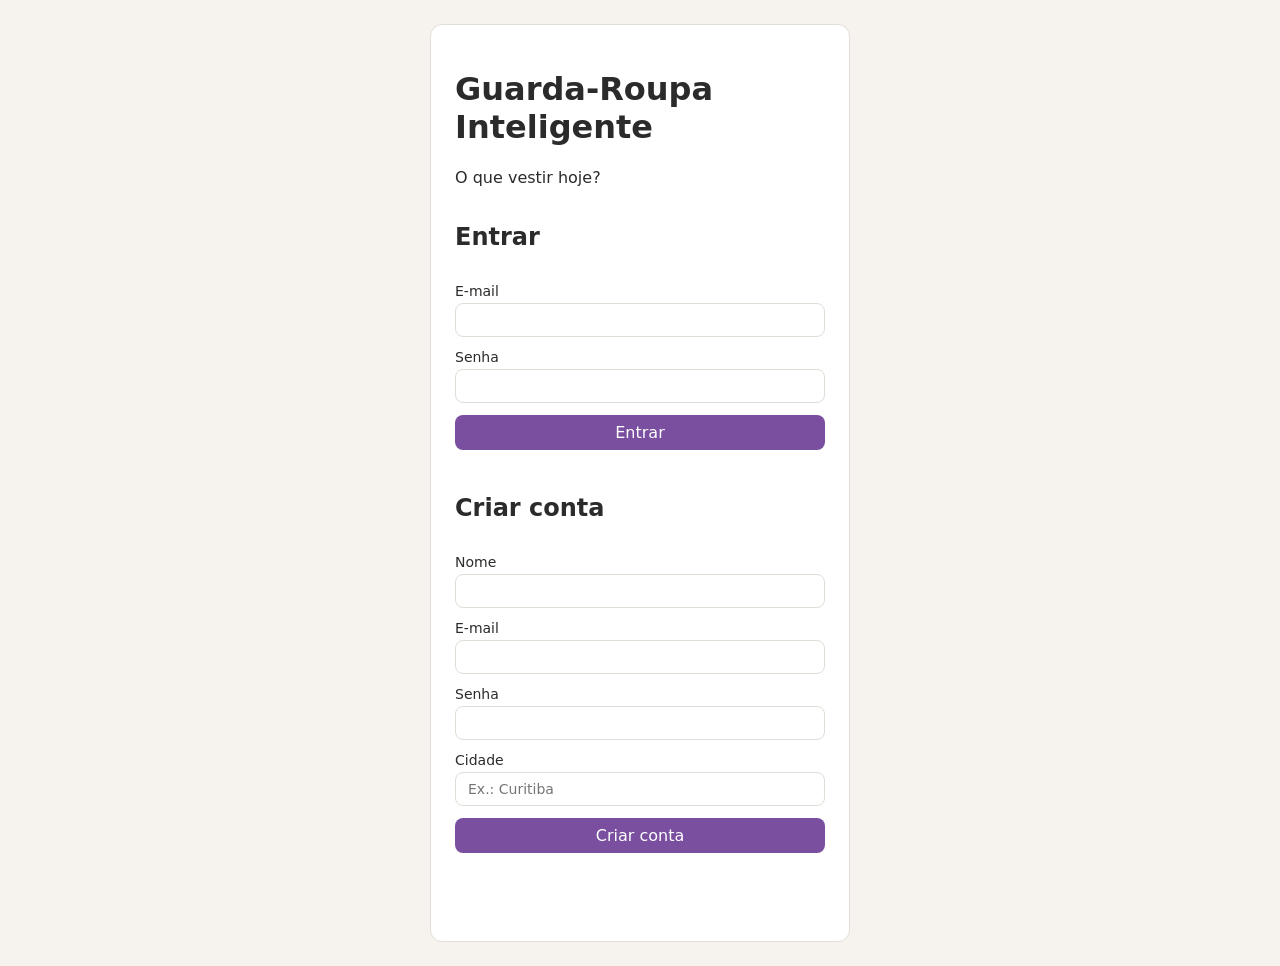
==== frontend/index.html @ 90ad8acd "Adiciona protótipo do front-end e tela de login inicial" ====
<!DOCTYPE html>
<html lang="pt-BR">
<head>
  <meta charset="UTF-8">
  <meta name="viewport" content="width=device-width, initial-scale=1.0">
  <title>Armário Inteligente - Entrar</title>
  <link rel="stylesheet" href="css/estilo.css">
</head>
<body>
  <main class="cartao estreito">
    <h1>Guarda-Roupa Inteligente</h1>
    <p>O que vestir hoje?</p>

    <form id="form-login">
      <h2>Entrar</h2>
      <label>E-mail <input type="email" name="email" required></label>
      <label>Senha <input type="password" name="senha" required></label>
      <button type="submit">Entrar</button>
    </form>

    <form id="form-cadastro">
      <h2>Criar conta</h2>
      <label>Nome <input name="nome" required></label>
      <label>E-mail <input type="email" name="email" required></label>
      <label>Senha <input type="password" name="senha" minlength="6" required></label>
      <label>Cidade <input name="cidade" placeholder="Ex.: Curitiba"></label>
      <button type="submit">Criar conta</button>
    </form>

    <p id="mensagem" class="mensagem"></p>
  </main>
  <script src="js/api.js"></script>
  <script src="js/login.js"></script>
</body>
</html>
---- frontend/css/estilo.css ----
:root {
  --fundo: #f6f3ef;
  --cartao: #ffffff;
  --texto: #2b2b2b;
  --destaque: #7a4fa0;
  --perigo: #b3261e;
  --borda: #e2ddd6;
}

* { box-sizing: border-box; }

body {
  margin: 0;
  font-family: system-ui, sans-serif;
  background: var(--fundo);
  color: var(--texto);
}

.menu {
  display: flex;
  gap: 16px;
  align-items: center;
  padding: 12px 24px;
  background: var(--cartao);
  border-bottom: 1px solid var(--borda);
}
.menu a { color: var(--destaque); text-decoration: none; font-weight: 600; }
.menu button { margin-left: auto; }

main { max-width: 960px; margin: 24px auto; padding: 0 16px; }
.cartao { background: var(--cartao); border: 1px solid var(--borda); border-radius: 12px; padding: 24px; }
.estreito { max-width: 420px; }

form { display: grid; gap: 12px; margin-bottom: 24px; }
label { display: grid; gap: 4px; font-size: 14px; }
input, select, button { font: inherit; padding: 8px 12px; border-radius: 8px; border: 1px solid var(--borda); }
button { background: var(--destaque); color: #fff; border: none; cursor: pointer; }
button.secundario { background: transparent; color: var(--destaque); border: 1px solid var(--destaque); }
button.perigo { background: var(--perigo); }

.grade { display: grid; grid-template-columns: repeat(auto-fill, minmax(220px, 1fr)); gap: 16px; }
.cartao-peca { display: grid; gap: 8px; background: var(--cartao); border: 1px solid var(--borda); border-radius: 12px; padding: 16px; }
.mensagem { min-height: 1.5em; }
.mensagem.erro { color: var(--perigo); }
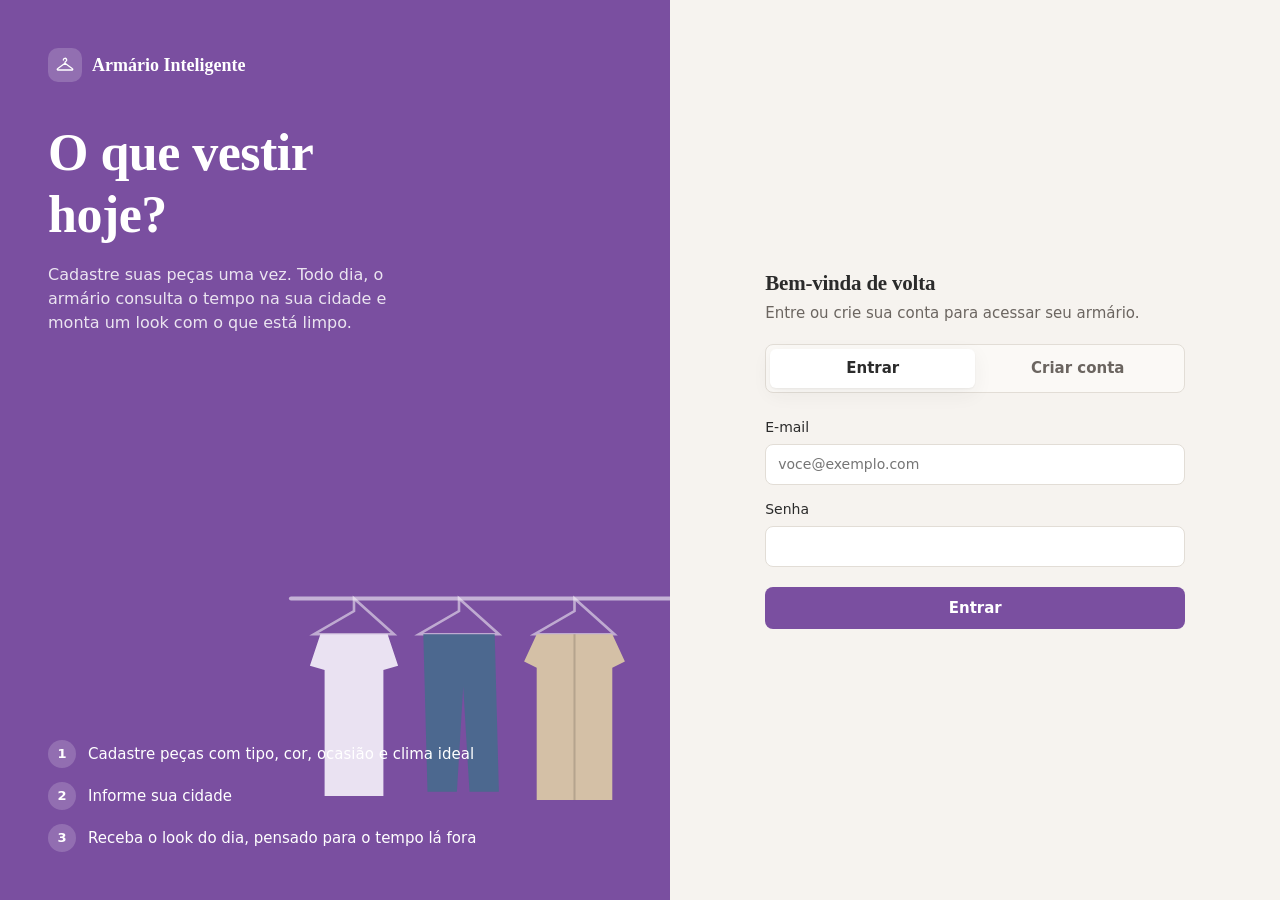
==== commit 39ba1a0b: "Criação do front-end com telas de login, hoje, armário e closets ligadas à API" ====
--- a/frontend/index.html
+++ b/frontend/index.html
@@ -1,35 +1,322 @@
 <!DOCTYPE html>
 <html lang="pt-BR">
 <head>
-  <meta charset="UTF-8">
-  <meta name="viewport" content="width=device-width, initial-scale=1.0">
-  <title>Armário Inteligente - Entrar</title>
-  <link rel="stylesheet" href="css/estilo.css">
+<meta charset="UTF-8">
+<meta name="viewport" content="width=device-width, initial-scale=1.0">
+<title>Armário Inteligente</title>
+<link rel="preconnect" href="https://fonts.googleapis.com">
+<link rel="preconnect" href="https://fonts.gstatic.com" crossorigin>
+<link href="https://fonts.googleapis.com/css2?family=Fraunces:opsz,wght@9..144,500;9..144,600&family=Inter:wght@400;500;600&display=swap" rel="stylesheet">
+<link rel="stylesheet" href="css/estilo.css">
 </head>
 <body>
-  <main class="cartao estreito">
-    <h1>Guarda-Roupa Inteligente</h1>
-    <p>O que vestir hoje?</p>
-
-    <form id="form-login">
-      <h2>Entrar</h2>
-      <label>E-mail <input type="email" name="email" required></label>
-      <label>Senha <input type="password" name="senha" required></label>
-      <button type="submit">Entrar</button>
-    </form>
-
-    <form id="form-cadastro">
-      <h2>Criar conta</h2>
-      <label>Nome <input name="nome" required></label>
-      <label>E-mail <input type="email" name="email" required></label>
-      <label>Senha <input type="password" name="senha" minlength="6" required></label>
-      <label>Cidade <input name="cidade" placeholder="Ex.: Curitiba"></label>
-      <button type="submit">Criar conta</button>
-    </form>
-
-    <p id="mensagem" class="mensagem"></p>
+
+<!-- Ícones reutilizáveis -->
+<svg width="0" height="0" style="position:absolute" aria-hidden="true">
+  <defs>
+    <symbol id="i-blusa" viewBox="0 0 24 24"><path fill="none" stroke="currentColor" stroke-width="1.5" stroke-linejoin="round" d="M8.5 3.5 3 6.5l2 4.2 3-1.2v11h8v-11l3 1.2 2-4.2-5.5-3c-.4 1.6-1.8 2.6-3.5 2.6S8.9 5.1 8.5 3.5Z"/></symbol>
+    <symbol id="i-calca" viewBox="0 0 24 24"><path fill="none" stroke="currentColor" stroke-width="1.5" stroke-linejoin="round" d="M6.5 3.5h11l1 17h-4.2L12 10.5l-2.3 10H5.5l1-17Zm0 3h11"/></symbol>
+    <symbol id="i-casaco" viewBox="0 0 24 24"><path fill="none" stroke="currentColor" stroke-width="1.5" stroke-linejoin="round" d="M9 3.5 4 6v14.5h4.5M15 3.5 20 6v14.5h-4.5M9 3.5 12 8l3-4.5M12 8v12.5M8.5 20.5V11M15.5 20.5V11M8.5 20.5h7"/></symbol>
+    <symbol id="i-calcado" viewBox="0 0 24 24"><path fill="none" stroke="currentColor" stroke-width="1.5" stroke-linejoin="round" d="M3 17.5V9.5h4.5l2.5 3 4 1 5.5 1.2c1.2.3 1.5 1.1 1.5 2v.8H3Zm0 2h18M9 12.2l1.2-1.2M11 13l1.2-1.2"/></symbol>
+    <symbol id="i-acessorio" viewBox="0 0 24 24"><path fill="none" stroke="currentColor" stroke-width="1.5" stroke-linejoin="round" d="M5 9h14l-1.2 11.5H6.2L5 9Zm4 0V7a3 3 0 0 1 6 0v2"/></symbol>
+    <symbol id="i-outro" viewBox="0 0 24 24"><path fill="none" stroke="currentColor" stroke-width="1.5" stroke-linecap="round" stroke-linejoin="round" d="M10 6a2 2 0 1 1 2.8 1.8c-.5.3-.8.7-.8 1.2v1L21 16.5c.6.4.3 1.5-.5 1.5H3.5c-.8 0-1.1-1.1-.5-1.5L12 10"/></symbol>
+    <symbol id="i-sol" viewBox="0 0 24 24"><g fill="none" stroke="currentColor" stroke-width="1.5" stroke-linecap="round"><circle cx="12" cy="12" r="4.2"/><path d="M12 2.5v2M12 19.5v2M2.5 12h2M19.5 12h2M5.3 5.3l1.4 1.4M17.3 17.3l1.4 1.4M5.3 18.7l1.4-1.4M17.3 6.7l1.4-1.4"/></g></symbol>
+    <symbol id="i-nuvem" viewBox="0 0 24 24"><path fill="none" stroke="currentColor" stroke-width="1.5" stroke-linejoin="round" d="M7 18.5h10.5a4 4 0 0 0 .4-8 5.5 5.5 0 0 0-10.6-1A4.5 4.5 0 0 0 7 18.5Z"/></symbol>
+    <symbol id="i-chuva" viewBox="0 0 24 24"><g fill="none" stroke="currentColor" stroke-width="1.5" stroke-linecap="round" stroke-linejoin="round"><path d="M7 15h10.5a4 4 0 0 0 .4-8 5.5 5.5 0 0 0-10.6-1A4.5 4.5 0 0 0 7 15Z"/><path d="M8 18l-1 2.5M12 18l-1 2.5M16 18l-1 2.5"/></g></symbol>
+    <symbol id="i-gota" viewBox="0 0 24 24"><path fill="currentColor" d="M12 3s-6 6.7-6 11a6 6 0 0 0 12 0c0-4.3-6-11-6-11Z"/></symbol>
+    <symbol id="i-local" viewBox="0 0 24 24"><g fill="none" stroke="currentColor" stroke-width="1.6"><path d="M12 21s7-6.2 7-11.5a7 7 0 0 0-14 0C5 14.8 12 21 12 21Z"/><circle cx="12" cy="9.5" r="2.5"/></g></symbol>
+    <symbol id="i-mais" viewBox="0 0 24 24"><path fill="none" stroke="currentColor" stroke-width="1.8" stroke-linecap="round" d="M12 5v14M5 12h14"/></symbol>
+    <symbol id="i-x" viewBox="0 0 24 24"><path fill="none" stroke="currentColor" stroke-width="1.8" stroke-linecap="round" d="M6 6l12 12M18 6 6 18"/></symbol>
+    <symbol id="i-lapis" viewBox="0 0 24 24"><path fill="none" stroke="currentColor" stroke-width="1.6" stroke-linejoin="round" d="M4 20h4L19 9l-4-4L4 16v4Zm9-13 4 4"/></symbol>
+    <symbol id="i-lixo" viewBox="0 0 24 24"><path fill="none" stroke="currentColor" stroke-width="1.6" stroke-linecap="round" stroke-linejoin="round" d="M4 7h16M9 7V4.5h6V7M6.5 7l1 13h9l1-13M10 11v5M14 11v5"/></symbol>
+    <symbol id="i-saida" viewBox="0 0 24 24"><path fill="none" stroke="currentColor" stroke-width="1.6" stroke-linecap="round" stroke-linejoin="round" d="M5 12h11M12 7l5 5-5 5M5 12"/></symbol>
+    <symbol id="i-embaralhar" viewBox="0 0 24 24"><path fill="none" stroke="currentColor" stroke-width="1.6" stroke-linecap="round" stroke-linejoin="round" d="M3 7h3.5c2.5 0 4 1.5 5.5 5s3 5 5.5 5H21m0 0-2.5-2.5M21 17l-2.5 2.5M3 17h3.5c1.2 0 2.2-.4 3-1M21 7h-3.5c-1.2 0-2.2.4-3 1M21 7l-2.5-2.5M21 7l-2.5 2.5"/></symbol>
+    <symbol id="i-alerta" viewBox="0 0 24 24"><g fill="none" stroke="currentColor" stroke-width="1.6" stroke-linecap="round"><path d="M12 4 2.8 19.5h18.4L12 4Z" stroke-linejoin="round"/><path d="M12 10v4.5M12 17v.2"/></g></symbol>
+    <symbol id="i-check" viewBox="0 0 24 24"><path fill="none" stroke="currentColor" stroke-width="1.8" stroke-linecap="round" stroke-linejoin="round" d="m5 12.5 4.5 4.5L19 7.5"/></symbol>
+    <symbol id="i-cabide" viewBox="0 0 24 24"><path fill="none" stroke="currentColor" stroke-width="1.6" stroke-linecap="round" stroke-linejoin="round" d="M10 6a2 2 0 1 1 2.8 1.8c-.5.3-.8.7-.8 1.2v1L21 16.5c.6.4.3 1.5-.5 1.5H3.5c-.8 0-1.1-1.1-.5-1.5L12 10"/></symbol>
+    <symbol id="i-seta" viewBox="0 0 24 24"><path fill="none" stroke="currentColor" stroke-width="1.8" stroke-linecap="round" stroke-linejoin="round" d="m6 15 6-6 6 6"/></symbol>
+  </defs>
+</svg>
+
+<!-- =====================================================
+     TELA 1 — ENTRAR (index.html)
+     ===================================================== -->
+<section id="tela-entrar" class="tela-entrar">
+  <div class="entrar-arte">
+    <div style="position:relative;z-index:1">
+      <div class="marca" style="color:#fff;margin-bottom:40px">
+        <span class="marca-icone" style="background:rgba(255,255,255,.18)"><svg width="20" height="20"><use href="#i-cabide"/></svg></span>
+        <span>Armário Inteligente</span>
+      </div>
+      <h1>O que vestir hoje?</h1>
+      <p>Cadastre suas peças uma vez. Todo dia, o armário consulta o tempo na sua cidade e monta um look com o que está limpo.</p>
+    </div>
+    <svg class="arara" viewBox="0 0 400 260" aria-hidden="true">
+      <path d="M20 30h360" stroke="rgba(255,255,255,.6)" stroke-width="4" stroke-linecap="round"/>
+      <g fill="none" stroke="rgba(255,255,255,.55)" stroke-width="2.5">
+        <path d="M80 30v12l-38 22h76z"/><path d="M180 30v12l-38 22h76z"/><path d="M290 30v12l-38 22h76z"/>
+      </g>
+      <path d="M48 64h64l10 30-14 4v120H52V98l-14-4z" fill="#f1eaf7"/>
+      <path d="M146 64h68l4 150h-28l-6-100-6 100h-28z" fill="#4a6a8f"/>
+      <path d="M254 64h72l12 26-12 6v126h-72V96l-12-6z" fill="#d9c7a7"/>
+      <path d="M290 64v158" stroke="rgba(0,0,0,.15)" stroke-width="2"/>
+    </svg>
+    <div class="entrar-passos">
+      <div><b>1</b> Cadastre peças com tipo, cor, ocasião e clima ideal</div>
+      <div><b>2</b> Informe sua cidade</div>
+      <div><b>3</b> Receba o look do dia, pensado para o tempo lá fora</div>
+    </div>
+  </div>
+
+  <div class="entrar-form">
+    <div class="entrar-cartao">
+      <h2>Bem-vinda de volta</h2>
+      <p class="suave" style="margin-top:6px">Entre ou crie sua conta para acessar seu armário.</p>
+
+      <div class="abas" role="tablist">
+        <button class="aba" role="tab" aria-selected="true" data-aba="login">Entrar</button>
+        <button class="aba" role="tab" aria-selected="false" data-aba="cadastro">Criar conta</button>
+      </div>
+
+      <form id="form-login" class="form-grade" data-api="POST /auth/login" novalidate>
+        <label class="campo">E-mail <input type="email" name="email" autocomplete="email" placeholder="voce@exemplo.com" required></label>
+        <label class="campo">Senha <input type="password" name="senha" autocomplete="current-password" required></label>
+        <button class="btn" type="submit" style="margin-top:6px">Entrar</button>
+      </form>
+
+      <form id="form-cadastro" class="form-grade" data-api="POST /auth/registrar" hidden novalidate>
+        <label class="campo">Nome <input name="nome" autocomplete="name" required></label>
+        <label class="campo">E-mail <input type="email" name="email" autocomplete="email" required></label>
+        <label class="campo">Senha <span class="dica">Mínimo de 8 caracteres</span><input type="password" name="senha" minlength="8" autocomplete="new-password" required></label>
+        <label class="campo">Cidade <span class="dica">Usada para buscar a previsão do tempo. Pode alterar depois.</span><input name="cidade" placeholder="Ex.: Curitiba"></label>
+        <button class="btn" type="submit" style="margin-top:6px">Criar conta</button>
+      </form>
+
+      <p id="msg-entrar" class="mensagem" role="status" hidden style="margin-top:16px"></p>
+    </div>
+  </div>
+</section>
+
+<!-- =====================================================
+     ÁREA LOGADA
+     ===================================================== -->
+<div id="area-logada" hidden>
+  <nav class="menu" aria-label="Principal">
+    <a class="marca" href="#" data-ir="hoje">
+      <span class="marca-icone"><svg width="20" height="20"><use href="#i-cabide"/></svg></span>
+      <span>Armário Inteligente</span>
+    </a>
+    <div class="nav">
+      <button class="nav-link" data-ir="hoje">Hoje</button>
+      <button class="nav-link" data-ir="armario">Meu armário</button>
+      <button class="nav-link" data-ir="closets">Closets</button>
+    </div>
+    <div class="menu-direita">
+      <button class="cidade-menu" id="btn-cidade-menu" title="Alterar cidade"><svg width="14" height="14"><use href="#i-local"/></svg><span id="cidade-menu-texto"></span></button>
+      <button class="avatar" id="btn-perfil" title="Meu perfil" data-api="GET /auth/eu"></button>
+      <button class="btn fantasma pequeno" id="btn-sair">Sair</button>
+    </div>
+  </nav>
+
+  <main class="conteudo">
+
+    <!-- ===================== TELA 2 — HOJE ===================== -->
+    <section id="tela-hoje" class="tela">
+      <div class="cabecalho-tela">
+        <div>
+          <p class="suave" id="hoje-data"></p>
+          <h1 id="hoje-saudacao">O que vestir hoje?</h1>
+        </div>
+      </div>
+
+      <div class="hoje-topo">
+        <div id="clima-cartao" class="cartao clima-cartao" data-api="GET /clima"></div>
+
+        <div class="cartao controles">
+          <div>
+            <span class="rotulo">Ocasião</span>
+            <div class="chips" id="chips-ocasiao" role="group" aria-label="Ocasião"></div>
+          </div>
+          <div>
+            <label class="rotulo" for="hoje-cidade">Cidade</label>
+            <div class="linha-cidade">
+              <input id="hoje-cidade" placeholder="Vazio = cidade do cadastro">
+              <button class="btn secundario" id="btn-buscar-cidade">Buscar</button>
+            </div>
+          </div>
+          <button class="btn" id="btn-sugerir"><svg width="18" height="18"><use href="#i-embaralhar"/></svg> Sugerir outro look</button>
+        </div>
+      </div>
+
+      <div class="look-cabecalho">
+        <div>
+          <h2>Look sugerido</h2>
+          <p class="suave pequeno" id="look-resumo"></p>
+        </div>
+      </div>
+      <div id="area-look" data-api="GET /looks/sugestao"></div>
+      <ul class="avisos" id="avisos"></ul>
+    </section>
+
+    <!-- ===================== TELA 3 — MEU ARMÁRIO ===================== -->
+    <section id="tela-armario" class="tela" hidden>
+      <div class="cabecalho-tela">
+        <div>
+          <h1>Meu armário</h1>
+          <p class="suave" id="armario-resumo"></p>
+        </div>
+        <button class="btn" id="btn-nova-peca" data-api="POST /pecas"><svg width="18" height="18"><use href="#i-mais"/></svg> Nova peça</button>
+      </div>
+
+      <div class="barra-vista">
+        <div class="segmentado" role="group" aria-label="Visualização">
+          <button data-vista="ativas" aria-pressed="true">Ativas <span class="contador" id="cont-ativas"></span></button>
+          <button data-vista="agrupadas" aria-pressed="false">Agrupadas</button>
+          <button data-vista="retiradas" aria-pressed="false">Retiradas <span class="contador" id="cont-retiradas"></span></button>
+        </div>
+        <label class="campo" id="campo-agrupar" hidden style="flex-direction:row;display:flex;align-items:center;gap:8px">
+          Agrupar por
+          <select id="agrupar-por" style="width:auto"><option value="tipo">Tipo</option><option value="cor">Cor</option><option value="modelo">Modelo</option></select>
+        </label>
+        <label class="campo" id="campo-motivo" hidden style="flex-direction:row;display:flex;align-items:center;gap:8px">
+          Motivo
+          <select id="filtro-motivo" style="width:auto"><option value="">Todos</option><option>Venda</option><option>Doação</option><option>Perda</option><option>Outro</option></select>
+        </label>
+      </div>
+
+      <form id="form-filtros" class="cartao barra-filtros" data-api="GET /pecas?tipo=&cor=&…">
+        <label class="campo">Tipo<select name="tipo"><option value="">Todos</option></select></label>
+        <label class="campo">Cor<input name="cor" placeholder="Ex.: preto"></label>
+        <label class="campo">Estado<select name="estado"><option value="">Todos</option></select></label>
+        <label class="campo">Ocasião<select name="ocasiao"><option value="">Todas</option></select></label>
+        <label class="campo">Clima ideal<select name="clima_ideal"><option value="">Todos</option></select></label>
+        <button type="reset" class="btn fantasma pequeno">Limpar</button>
+      </form>
+
+      <div id="area-armario"></div>
+    </section>
+
+    <!-- ===================== TELA 4 — CLOSETS ===================== -->
+    <section id="tela-closets" class="tela" hidden>
+      <div class="cabecalho-tela">
+        <div>
+          <h1>Closets</h1>
+          <p class="suave">Agrupe peças em coleções, como "Viagem" ou "Trabalho de inverno". Uma peça pode estar em vários closets.</p>
+        </div>
+        <button class="btn" id="btn-novo-closet" data-api="POST /closets"><svg width="18" height="18"><use href="#i-mais"/></svg> Novo closet</button>
+      </div>
+      <div id="area-closets" data-api="GET /closets"></div>
+    </section>
   </main>
-  <script src="js/api.js"></script>
-  <script src="js/login.js"></script>
+</div>
+
+<!-- =====================================================
+     MODAIS
+     ===================================================== -->
+<dialog id="modal-peca" aria-labelledby="modal-peca-titulo">
+  <form id="form-peca" method="dialog" novalidate>
+    <div class="modal-topo">
+      <div><h2 id="modal-peca-titulo">Nova peça</h2><p class="suave pequeno" id="modal-peca-sub">Os campos com * são obrigatórios.</p></div>
+      <button type="button" class="btn fantasma icone" data-fechar aria-label="Fechar"><svg width="20" height="20"><use href="#i-x"/></svg></button>
+    </div>
+    <div class="modal-corpo">
+      <label class="campo" data-nome="nome">Nome *<input name="nome" placeholder="Ex.: Moletom cinza"><span class="erro-campo"></span></label>
+      <div class="duas-colunas">
+        <label class="campo" data-nome="tipo">Tipo *<select name="tipo"></select></label>
+        <label class="campo" data-nome="cor">Cor *<input name="cor" placeholder="Ex.: cinza" list="lista-cores"><span class="erro-campo"></span></label>
+      </div>
+      <div class="duas-colunas">
+        <label class="campo" data-nome="modelo">Modelo<input name="modelo" placeholder="Ex.: canguru"></label>
+        <label class="campo" data-nome="estado">Estado<select name="estado"></select></label>
+      </div>
+      <div class="duas-colunas">
+        <label class="campo" data-nome="ocasiao">Ocasião<select name="ocasiao"></select></label>
+        <label class="campo" data-nome="clima_ideal">Clima ideal<select name="clima_ideal"></select></label>
+      </div>
+      <label class="check"><input type="checkbox" name="pode_chuva"> Pode usar na chuva</label>
+      <label class="campo" data-nome="observacoes">Observações<input name="observacoes" placeholder="Opcional"></label>
+    </div>
+    <div class="modal-rodape">
+      <button type="button" class="btn fantasma" data-fechar>Cancelar</button>
+      <button type="submit" class="btn" id="btn-salvar-peca">Cadastrar peça</button>
+    </div>
+  </form>
+</dialog>
+<datalist id="lista-cores"></datalist>
+
+<dialog id="modal-retirar" aria-labelledby="modal-retirar-titulo">
+  <form id="form-retirar" method="dialog" novalidate>
+    <div class="modal-topo">
+      <div><h2 id="modal-retirar-titulo">Retirar do armário</h2><p class="suave pequeno" id="retirar-nome"></p></div>
+      <button type="button" class="btn fantasma icone" data-fechar aria-label="Fechar"><svg width="20" height="20"><use href="#i-x"/></svg></button>
+    </div>
+    <div class="modal-corpo">
+      <p class="pequeno suave">A peça sai do armário e das sugestões, mas o registro continua no histórico de retiradas.</p>
+      <div>
+        <span class="campo" style="margin-bottom:8px">Motivo</span>
+        <div class="chips" id="chips-motivo"></div>
+      </div>
+      <label class="campo" id="campo-observacao" hidden>Observação * <span class="dica">Obrigatória quando o motivo é "Outro"</span><textarea name="observacao"></textarea><span class="erro-campo"></span></label>
+    </div>
+    <div class="modal-rodape">
+      <button type="button" class="btn fantasma" data-fechar>Cancelar</button>
+      <button type="submit" class="btn perigo">Retirar peça</button>
+    </div>
+  </form>
+</dialog>
+
+<dialog id="modal-closet" aria-labelledby="modal-closet-titulo">
+  <form id="form-closet" method="dialog" novalidate>
+    <div class="modal-topo">
+      <div><h2 id="modal-closet-titulo">Novo closet</h2></div>
+      <button type="button" class="btn fantasma icone" data-fechar aria-label="Fechar"><svg width="20" height="20"><use href="#i-x"/></svg></button>
+    </div>
+    <div class="modal-corpo">
+      <label class="campo" data-nome="nome">Nome *<input name="nome" placeholder="Ex.: Viagem para a serra"><span class="erro-campo"></span></label>
+      <label class="campo">Descrição<input name="descricao" placeholder="Opcional"></label>
+      <div class="campo">Peças <span class="dica" id="closet-contagem">Nenhuma selecionada</span></div>
+      <div class="lista-check" id="closet-pecas"></div>
+    </div>
+    <div class="modal-rodape">
+      <button type="button" class="btn fantasma" data-fechar>Cancelar</button>
+      <button type="submit" class="btn" id="btn-salvar-closet">Criar closet</button>
+    </div>
+  </form>
+</dialog>
+
+<dialog id="modal-confirmar" aria-labelledby="confirmar-titulo">
+  <form method="dialog">
+    <div class="modal-topo"><h2 id="confirmar-titulo"></h2></div>
+    <div class="modal-corpo"><p id="confirmar-texto" class="suave"></p></div>
+    <div class="modal-rodape">
+      <button value="nao" class="btn fantasma">Cancelar</button>
+      <button value="sim" class="btn perigo" id="confirmar-ok">Apagar</button>
+    </div>
+  </form>
+</dialog>
+
+<dialog id="modal-perfil" aria-labelledby="perfil-titulo">
+  <form id="form-perfil" method="dialog" novalidate data-api="PATCH /auth/eu">
+    <div class="modal-topo">
+      <div><h2 id="perfil-titulo">Meu perfil</h2></div>
+      <button type="button" class="btn fantasma icone" data-fechar aria-label="Fechar"><svg width="20" height="20"><use href="#i-x"/></svg></button>
+    </div>
+    <div class="modal-corpo">
+      <label class="campo">Nome<input name="nome"></label>
+      <label class="campo">E-mail <span class="dica">Não pode ser alterado</span><input name="email" disabled></label>
+      <label class="campo">Cidade <span class="dica">Usada na previsão do tempo da tela Hoje</span><input name="cidade"></label>
+    </div>
+    <div class="modal-rodape">
+      <button type="button" class="btn fantasma" data-fechar>Cancelar</button>
+      <button type="submit" class="btn">Salvar</button>
+    </div>
+  </form>
+</dialog>
+
+<div class="toasts" id="toasts" aria-live="polite"></div>
+
+
+<script src="js/api.js"></script>
+<script src="js/app.js"></script>
 </body>
-</html>+</html>
--- a/frontend/css/estilo.css
+++ b/frontend/css/estilo.css
@@ -1,44 +1,334 @@
+/* =========================================================
+   TOKENS — mesma base do plano (Passo 6.2), ampliada
+   ========================================================= */
 :root {
   --fundo: #f6f3ef;
   --cartao: #ffffff;
+  --cartao-2: #fbf9f6;
   --texto: #2b2b2b;
+  --texto-suave: #6b6560;
   --destaque: #7a4fa0;
+  --destaque-forte: #633d85;
+  --destaque-suave: #f1eaf7;
   --perigo: #b3261e;
+  --perigo-suave: #fbeceb;
+  --sucesso: #2e7d4f;
+  --sucesso-suave: #e7f4ec;
+  --alerta: #8a5a00;
+  --alerta-suave: #fdf3e1;
   --borda: #e2ddd6;
+  --frio: #3b6ea8;   --frio-suave: #e6eef8;
+  --ameno: #5a7a36;  --ameno-suave: #edf3e4;
+  --quente: #c2562b; --quente-suave: #fbeae2;
+  --raio: 12px;
+  --raio-p: 8px;
+  --sombra: 0 1px 2px rgba(43,43,43,.05), 0 6px 20px rgba(43,43,43,.06);
+  --fonte-titulo: "Fraunces", Georgia, serif;
+  --fonte: "Inter", system-ui, -apple-system, "Segoe UI", sans-serif;
+  --mono: ui-monospace, "Cascadia Code", Consolas, monospace;
+  color-scheme: light;
+}
+@media (prefers-color-scheme: dark) {
+  :root:not([data-theme="light"]) {
+    --fundo: #1c1a1e; --cartao: #26232a; --cartao-2: #2c2930; --texto: #ece8f0; --texto-suave: #a9a2b0;
+    --destaque: #b28ad6; --destaque-forte: #c7a5e6; --destaque-suave: #3a2f46;
+    --perigo: #f08a82; --perigo-suave: #452726; --sucesso: #7fcb9c; --sucesso-suave: #233a2c;
+    --alerta: #f0c069; --alerta-suave: #3f3320; --borda: #3b3640;
+    --frio: #8db6e6; --frio-suave: #24303f; --ameno: #a9c77f; --ameno-suave: #2a3322;
+    --quente: #f0a07c; --quente-suave: #42291f;
+    --sombra: 0 1px 2px rgba(0,0,0,.3), 0 6px 20px rgba(0,0,0,.25);
+    color-scheme: dark;
+  }
+}
+:root[data-theme="dark"] {
+  --fundo: #1c1a1e; --cartao: #26232a; --cartao-2: #2c2930; --texto: #ece8f0; --texto-suave: #a9a2b0;
+  --destaque: #b28ad6; --destaque-forte: #c7a5e6; --destaque-suave: #3a2f46;
+  --perigo: #f08a82; --perigo-suave: #452726; --sucesso: #7fcb9c; --sucesso-suave: #233a2c;
+  --alerta: #f0c069; --alerta-suave: #3f3320; --borda: #3b3640;
+  --frio: #8db6e6; --frio-suave: #24303f; --ameno: #a9c77f; --ameno-suave: #2a3322;
+  --quente: #f0a07c; --quente-suave: #42291f;
+  --sombra: 0 1px 2px rgba(0,0,0,.3), 0 6px 20px rgba(0,0,0,.25);
+  color-scheme: dark;
 }
 
 * { box-sizing: border-box; }
-
+html, body { margin: 0; }
 body {
-  margin: 0;
-  font-family: system-ui, sans-serif;
+  font-family: var(--fonte);
+  font-size: 15px;
+  line-height: 1.5;
   background: var(--fundo);
   color: var(--texto);
-}
-
+  -webkit-font-smoothing: antialiased;
+}
+h1, h2, h3 { font-family: var(--fonte-titulo); font-weight: 600; line-height: 1.2; margin: 0; letter-spacing: -.01em; }
+h1 { font-size: clamp(26px, 4vw, 34px); }
+h2 { font-size: 21px; }
+h3 { font-size: 17px; }
+p { margin: 0; }
+[hidden] { display: none !important; }
+.suave { color: var(--texto-suave); }
+.pequeno { font-size: 13px; }
+svg { flex-shrink: 0; }
+
+/* ---------- Botões e campos ---------- */
+button, input, select, textarea { font: inherit; color: inherit; }
+.btn {
+  display: inline-flex; align-items: center; justify-content: center; gap: 8px;
+  padding: 9px 16px; border-radius: var(--raio-p); border: 1px solid transparent;
+  background: var(--destaque); color: #fff; font-weight: 600; cursor: pointer;
+  transition: background .15s, border-color .15s, transform .05s;
+  white-space: nowrap;
+}
+:root[data-theme="dark"] .btn:not(.secundario):not(.fantasma):not(.perigo-contorno) { color: #1c1a1e; }
+@media (prefers-color-scheme: dark) { :root:not([data-theme="light"]) .btn:not(.secundario):not(.fantasma):not(.perigo-contorno) { color: #1c1a1e; } }
+.btn:hover { background: var(--destaque-forte); }
+.btn:active { transform: translateY(1px); }
+.btn.secundario { background: transparent; color: var(--destaque); border-color: var(--destaque); }
+.btn.secundario:hover { background: var(--destaque-suave); }
+.btn.fantasma { background: transparent; color: var(--texto-suave); }
+.btn.fantasma:hover { background: var(--cartao-2); color: var(--texto); }
+.btn.perigo { background: var(--perigo); }
+.btn.perigo:hover { filter: brightness(.92); background: var(--perigo); }
+.btn.perigo-contorno { background: transparent; color: var(--perigo); border-color: transparent; }
+.btn.perigo-contorno:hover { background: var(--perigo-suave); }
+.btn.pequeno { padding: 6px 10px; font-size: 13px; }
+.btn.icone { padding: 7px; }
+.btn:focus-visible, input:focus-visible, select:focus-visible, textarea:focus-visible, .chip:focus-visible, .nav-link:focus-visible {
+  outline: 2px solid var(--destaque); outline-offset: 2px;
+}
+
+.campo { display: grid; gap: 6px; font-size: 14px; font-weight: 500; }
+.campo .dica { font-weight: 400; font-size: 12px; color: var(--texto-suave); }
+.campo input, .campo select, .campo textarea {
+  padding: 9px 12px; border-radius: var(--raio-p); border: 1px solid var(--borda);
+  background: var(--cartao); font-weight: 400; width: 100%;
+}
+.campo textarea { resize: vertical; min-height: 72px; }
+.campo.com-erro input, .campo.com-erro select, .campo.com-erro textarea { border-color: var(--perigo); }
+.erro-campo { color: var(--perigo); font-size: 12px; font-weight: 500; min-height: 0; }
+.check { display: flex; align-items: center; gap: 10px; font-size: 14px; cursor: pointer; }
+.check input { width: 18px; height: 18px; accent-color: var(--destaque); }
+
+/* ---------- Chips / badges ---------- */
+.chips { display: flex; flex-wrap: wrap; gap: 8px; }
+.chip {
+  border: 1px solid var(--borda); background: var(--cartao); color: var(--texto);
+  padding: 6px 14px; border-radius: 999px; cursor: pointer; font-size: 14px; font-weight: 500;
+}
+.chip:hover { border-color: var(--destaque); }
+.chip[aria-pressed="true"] { background: var(--destaque); border-color: var(--destaque); color: #fff; }
+:root[data-theme="dark"] .chip[aria-pressed="true"] { color: #1c1a1e; }
+@media (prefers-color-scheme: dark) { :root:not([data-theme="light"]) .chip[aria-pressed="true"] { color: #1c1a1e; } }
+
+.badge {
+  display: inline-flex; align-items: center; gap: 5px; padding: 2px 9px; border-radius: 999px;
+  font-size: 12px; font-weight: 600; background: var(--cartao-2); color: var(--texto-suave); border: 1px solid var(--borda);
+}
+.badge.limpa { background: var(--sucesso-suave); color: var(--sucesso); border-color: transparent; }
+.badge.suja { background: var(--alerta-suave); color: var(--alerta); border-color: transparent; }
+.badge.manutencao { background: var(--perigo-suave); color: var(--perigo); border-color: transparent; }
+.badge.frio { background: var(--frio-suave); color: var(--frio); border-color: transparent; }
+.badge.ameno { background: var(--ameno-suave); color: var(--ameno); border-color: transparent; }
+.badge.quente { background: var(--quente-suave); color: var(--quente); border-color: transparent; }
+.ponto { width: 7px; height: 7px; border-radius: 50%; background: currentColor; }
+
+.amostra {
+  width: 14px; height: 14px; border-radius: 50%; border: 1px solid rgba(0,0,0,.15); display: inline-block; flex-shrink: 0;
+}
+.amostra.desconhecida { background: repeating-linear-gradient(45deg, #ccc 0 3px, #eee 3px 6px); }
+
+/* ---------- Estrutura ---------- */
+.cartao {
+  background: var(--cartao); border: 1px solid var(--borda); border-radius: var(--raio);
+  padding: 24px; box-shadow: var(--sombra);
+}
+main.conteudo { max-width: 1080px; margin: 0 auto; padding: 28px 16px 120px; }
+.cabecalho-tela { display: flex; align-items: flex-end; justify-content: space-between; gap: 16px; flex-wrap: wrap; margin-bottom: 24px; }
+.cabecalho-tela p { margin-top: 6px; }
+
+/* ---------- Menu (Passo 6.5) ---------- */
 .menu {
-  display: flex;
-  gap: 16px;
-  align-items: center;
-  padding: 12px 24px;
-  background: var(--cartao);
-  border-bottom: 1px solid var(--borda);
-}
-.menu a { color: var(--destaque); text-decoration: none; font-weight: 600; }
-.menu button { margin-left: auto; }
-
-main { max-width: 960px; margin: 24px auto; padding: 0 16px; }
-.cartao { background: var(--cartao); border: 1px solid var(--borda); border-radius: 12px; padding: 24px; }
-.estreito { max-width: 420px; }
-
-form { display: grid; gap: 12px; margin-bottom: 24px; }
-label { display: grid; gap: 4px; font-size: 14px; }
-input, select, button { font: inherit; padding: 8px 12px; border-radius: 8px; border: 1px solid var(--borda); }
-button { background: var(--destaque); color: #fff; border: none; cursor: pointer; }
-button.secundario { background: transparent; color: var(--destaque); border: 1px solid var(--destaque); }
-button.perigo { background: var(--perigo); }
-
-.grade { display: grid; grid-template-columns: repeat(auto-fill, minmax(220px, 1fr)); gap: 16px; }
-.cartao-peca { display: grid; gap: 8px; background: var(--cartao); border: 1px solid var(--borda); border-radius: 12px; padding: 16px; }
-.mensagem { min-height: 1.5em; }
-.mensagem.erro { color: var(--perigo); }+  position: sticky; top: 0; z-index: 20;
+  display: flex; align-items: center; gap: 8px;
+  padding: 10px 24px; background: color-mix(in srgb, var(--cartao) 92%, transparent);
+  backdrop-filter: blur(8px); border-bottom: 1px solid var(--borda);
+}
+.marca { display: flex; align-items: center; gap: 10px; font-family: var(--fonte-titulo); font-weight: 600; font-size: 18px; margin-right: 16px; color: var(--texto); text-decoration: none; }
+.marca-icone { width: 34px; height: 34px; border-radius: 10px; background: var(--destaque); color: #fff; display: grid; place-items: center; }
+.nav { display: flex; gap: 4px; }
+.nav-link {
+  border: 0; background: transparent; padding: 8px 14px; border-radius: var(--raio-p);
+  color: var(--texto-suave); font-weight: 600; cursor: pointer; display: inline-flex; gap: 8px; align-items: center;
+}
+.nav-link:hover { background: var(--cartao-2); color: var(--texto); }
+.nav-link[aria-current="page"] { background: var(--destaque-suave); color: var(--destaque); }
+.menu-direita { margin-left: auto; display: flex; align-items: center; gap: 8px; }
+.avatar {
+  width: 34px; height: 34px; border-radius: 50%; background: var(--destaque-suave); color: var(--destaque);
+  display: grid; place-items: center; font-weight: 700; border: 0; cursor: pointer;
+}
+.cidade-menu { display: inline-flex; gap: 6px; align-items: center; font-size: 13px; color: var(--texto-suave); padding: 6px 10px; border-radius: 999px; border: 1px solid var(--borda); background: transparent; cursor: pointer; }
+.cidade-menu:hover { border-color: var(--destaque); color: var(--texto); }
+
+@media (max-width: 760px) {
+  .menu { flex-wrap: wrap; padding: 10px 16px; }
+  .marca { margin-right: 0; }
+  .marca > span:last-child { display: none; }
+  .nav { order: 3; width: 100%; justify-content: space-between; }
+  .nav-link { flex: 1; justify-content: center; padding: 8px 6px; font-size: 14px; }
+  .cidade-menu { display: none; }
+}
+
+/* ---------- Tela Entrar ---------- */
+.tela-entrar { min-height: 100vh; display: grid; grid-template-columns: 1.1fr 1fr; }
+.entrar-arte {
+  background: var(--destaque); color: #fff; padding: 48px; display: flex; flex-direction: column; justify-content: space-between;
+  position: relative; overflow: hidden;
+}
+:root[data-theme="dark"] .entrar-arte { background: #3a2f46; }
+@media (prefers-color-scheme: dark) { :root:not([data-theme="light"]) .entrar-arte { background: #3a2f46; } }
+.entrar-arte h1 { font-size: clamp(32px, 4.5vw, 52px); max-width: 12ch; }
+.entrar-arte p { opacity: .85; max-width: 38ch; margin-top: 16px; font-size: 16px; }
+.arara { position: absolute; right: -20px; bottom: 60px; width: min(70%, 420px); opacity: .95; }
+.entrar-passos { display: grid; gap: 14px; position: relative; z-index: 1; }
+.entrar-passos div { display: flex; gap: 12px; align-items: center; font-weight: 500; }
+.entrar-passos b { width: 28px; height: 28px; border-radius: 50%; background: rgba(255,255,255,.18); display: grid; place-items: center; font-size: 13px; }
+.entrar-form { display: grid; place-items: center; padding: 32px 16px; }
+.entrar-cartao { width: 100%; max-width: 420px; }
+.abas { display: grid; grid-template-columns: 1fr 1fr; background: var(--cartao-2); border: 1px solid var(--borda); border-radius: var(--raio-p); padding: 4px; margin: 20px 0 24px; }
+.aba { border: 0; background: transparent; padding: 8px; border-radius: 6px; font-weight: 600; color: var(--texto-suave); cursor: pointer; }
+.aba[aria-selected="true"] { background: var(--cartao); color: var(--texto); box-shadow: var(--sombra); }
+.form-grade { display: grid; gap: 14px; }
+.mensagem { font-size: 14px; padding: 10px 12px; border-radius: var(--raio-p); }
+.mensagem.erro { background: var(--perigo-suave); color: var(--perigo); }
+.mensagem.ok { background: var(--sucesso-suave); color: var(--sucesso); }
+@media (max-width: 860px) {
+  .tela-entrar { grid-template-columns: 1fr; }
+  .entrar-arte { padding: 32px 20px; min-height: 260px; }
+  .arara { width: 46%; bottom: 10px; right: -10px; opacity: .5; }
+  .entrar-passos { display: none; }
+}
+
+/* ---------- Tela Hoje ---------- */
+.hoje-topo { display: grid; grid-template-columns: minmax(0,1.25fr) minmax(0,1fr); gap: 20px; margin-bottom: 32px; }
+.clima-cartao { position: relative; overflow: hidden; padding: 28px; border: 0; }
+.clima-cartao.frio { background: linear-gradient(135deg, var(--frio-suave), var(--cartao)); }
+.clima-cartao.ameno { background: linear-gradient(135deg, var(--ameno-suave), var(--cartao)); }
+.clima-cartao.quente { background: linear-gradient(135deg, var(--quente-suave), var(--cartao)); }
+.clima-linha { display: flex; align-items: center; gap: 20px; margin-top: 12px; }
+.clima-temp { font-family: var(--fonte-titulo); font-size: 64px; font-weight: 500; line-height: 1; letter-spacing: -.03em; }
+.clima-icone { width: 72px; height: 72px; }
+.clima-cartao.frio .clima-icone { color: var(--frio); }
+.clima-cartao.ameno .clima-icone { color: var(--ameno); }
+.clima-cartao.quente .clima-icone { color: var(--quente); }
+.clima-dados { display: flex; gap: 8px; flex-wrap: wrap; margin-top: 16px; }
+.clima-cidade { display: flex; align-items: center; gap: 6px; font-weight: 600; }
+.clima-frase { margin-top: 14px; font-size: 15px; }
+.controles { display: grid; gap: 18px; align-content: start; }
+.controles .rotulo { font-size: 14px; font-weight: 600; margin-bottom: 8px; display: block; }
+.linha-cidade { display: flex; gap: 8px; }
+.linha-cidade input { flex: 1; padding: 9px 12px; border-radius: var(--raio-p); border: 1px solid var(--borda); background: var(--cartao); min-width: 0; }
+
+.look-cabecalho { display: flex; justify-content: space-between; align-items: center; gap: 12px; flex-wrap: wrap; margin-bottom: 16px; }
+.look-grade { display: grid; grid-template-columns: repeat(5, 1fr); gap: 14px; }
+@media (max-width: 980px) { .look-grade { grid-template-columns: repeat(3, 1fr); } .hoje-topo { grid-template-columns: minmax(0,1fr); } }
+@media (max-width: 560px) { .look-grade { grid-template-columns: repeat(2, minmax(0,1fr)); } .clima-temp { font-size: 52px; } }
+.slot {
+  background: var(--cartao); border: 1px solid var(--borda); border-radius: var(--raio); padding: 16px;
+  display: flex; flex-direction: column; gap: 10px; min-height: 210px; box-shadow: var(--sombra);
+  animation: surgir .35s ease both;
+}
+.slot-parte { font-size: 12px; font-weight: 700; letter-spacing: .06em; text-transform: uppercase; color: var(--texto-suave); }
+.slot-visual { flex: 1; border-radius: var(--raio-p); display: grid; place-items: center; min-height: 92px; position: relative; }
+.slot-visual svg { width: 52px; height: 52px; }
+.slot-nome { font-weight: 600; line-height: 1.3; }
+.slot-meta { display: flex; align-items: center; gap: 6px; font-size: 13px; color: var(--texto-suave); }
+.slot.vazio { background: transparent; border: 1.5px dashed var(--borda); box-shadow: none; }
+.slot.vazio .slot-visual { color: var(--texto-suave); opacity: .55; }
+.slot.vazio .slot-nome { font-weight: 500; color: var(--texto-suave); font-size: 14px; }
+.slot.dispensado { background: transparent; border: 1px solid var(--borda); box-shadow: none; opacity: .7; }
+.slot-visual .chuva-tag svg, .peca-visual .chuva-tag svg { width: 10px; height: 10px; }
+.chuva-tag { position: absolute; top: 8px; right: 8px; background: var(--cartao); border-radius: 999px; padding: 3px 7px; font-size: 11px; font-weight: 600; color: var(--frio); display: flex; gap: 4px; align-items: center; }
+@keyframes surgir { from { opacity: 0; transform: translateY(6px); } to { opacity: 1; transform: none; } }
+.slot:nth-child(2) { animation-delay: .05s; } .slot:nth-child(3) { animation-delay: .1s; } .slot:nth-child(4) { animation-delay: .15s; } .slot:nth-child(5) { animation-delay: .2s; }
+
+.avisos { margin-top: 18px; display: grid; gap: 8px; padding: 0; list-style: none; }
+.avisos li { display: flex; gap: 10px; align-items: flex-start; background: var(--alerta-suave); color: var(--alerta); padding: 10px 14px; border-radius: var(--raio-p); font-size: 14px; font-weight: 500; }
+.avisos li a { color: inherit; font-weight: 700; margin-left: auto; white-space: nowrap; cursor: pointer; text-decoration: underline; }
+
+.estado-tela { text-align: center; padding: 48px 24px; display: grid; justify-items: center; gap: 12px; }
+.estado-tela svg { width: 48px; height: 48px; color: var(--texto-suave); }
+.estado-tela.erro svg { color: var(--perigo); }
+.esqueleto { background: linear-gradient(90deg, var(--cartao-2) 25%, var(--borda) 50%, var(--cartao-2) 75%); background-size: 200% 100%; animation: brilho 1.2s infinite; border-radius: var(--raio-p); }
+@keyframes brilho { from { background-position: 200% 0; } to { background-position: -200% 0; } }
+
+/* ---------- Tela Meu armário ---------- */
+.barra-filtros { display: flex; flex-wrap: wrap; gap: 10px; align-items: end; padding: 16px; margin-bottom: 16px; }
+.barra-filtros .campo { font-size: 12px; min-width: 130px; flex: 1; }
+.barra-filtros .campo select, .barra-filtros .campo input { padding: 7px 10px; }
+.segmentado { display: inline-flex; background: var(--cartao); border: 1px solid var(--borda); border-radius: var(--raio-p); padding: 3px; gap: 2px; }
+.segmentado button { border: 0; background: transparent; padding: 6px 14px; border-radius: 6px; font-weight: 600; font-size: 14px; color: var(--texto-suave); cursor: pointer; display: inline-flex; gap: 6px; align-items: center; }
+.segmentado button[aria-pressed="true"] { background: var(--destaque-suave); color: var(--destaque); }
+.contador { font-size: 12px; background: var(--cartao-2); border-radius: 999px; padding: 0 7px; }
+.barra-vista { display: flex; justify-content: space-between; align-items: center; gap: 12px; flex-wrap: wrap; margin-bottom: 16px; }
+
+.grade { display: grid; grid-template-columns: repeat(auto-fill, minmax(230px, 1fr)); gap: 16px; }
+.cartao-peca {
+  background: var(--cartao); border: 1px solid var(--borda); border-radius: var(--raio); overflow: hidden;
+  display: flex; flex-direction: column; box-shadow: var(--sombra); transition: transform .15s, box-shadow .15s;
+}
+.cartao-peca:hover { transform: translateY(-2px); }
+.peca-visual { height: 110px; display: grid; place-items: center; position: relative; }
+.peca-visual svg { width: 48px; height: 48px; }
+.peca-visual .badge { position: absolute; top: 10px; left: 10px; }
+.peca-visual .chuva-tag { top: 10px; right: 10px; }
+.peca-corpo { padding: 14px 16px; display: grid; gap: 8px; flex: 1; align-content: start; }
+.peca-nome { font-weight: 600; font-size: 15px; }
+.peca-linha { display: flex; align-items: center; gap: 6px; font-size: 13px; color: var(--texto-suave); flex-wrap: wrap; }
+.peca-tags { display: flex; gap: 6px; flex-wrap: wrap; }
+.peca-obs { font-size: 13px; color: var(--texto-suave); font-style: italic; }
+.peca-acoes { display: flex; gap: 6px; padding: 10px 12px; border-top: 1px solid var(--borda); background: var(--cartao-2); }
+.peca-acoes .btn:first-child { flex: 1; }
+
+.grupo { margin-bottom: 28px; }
+.grupo-titulo { display: flex; align-items: center; gap: 10px; margin-bottom: 12px; font-weight: 600; text-transform: capitalize; }
+
+.tabela { width: 100%; border-collapse: collapse; font-size: 14px; }
+.tabela th { text-align: left; font-size: 12px; text-transform: uppercase; letter-spacing: .05em; color: var(--texto-suave); padding: 10px 14px; border-bottom: 1px solid var(--borda); font-weight: 600; }
+.tabela td { padding: 12px 14px; border-bottom: 1px solid var(--borda); vertical-align: middle; }
+.tabela tr:last-child td { border-bottom: 0; }
+.tabela-envolve { overflow-x: auto; padding: 0; }
+.nome-com-amostra { display: flex; gap: 8px; align-items: center; font-weight: 500; }
+
+/* ---------- Tela Closets ---------- */
+.grade-closets { display: grid; grid-template-columns: repeat(auto-fill, minmax(320px, 1fr)); gap: 18px; }
+.cartao-closet { display: flex; flex-direction: column; gap: 14px; padding: 20px; }
+.closet-mosaico { display: grid; grid-template-columns: repeat(5, 1fr); gap: 6px; }
+.closet-mosaico div { aspect-ratio: 1; border-radius: var(--raio-p); display: grid; place-items: center; }
+.closet-mosaico svg { width: 22px; height: 22px; }
+.closet-pecas { display: flex; flex-wrap: wrap; gap: 6px; }
+.closet-pecas > span { display: inline-flex; gap: 6px; align-items: center; font-size: 13px; padding: 3px 10px 3px 6px; border-radius: 999px; background: var(--cartao-2); border: 1px solid var(--borda); }
+.closet-rodape { display: flex; gap: 8px; justify-content: flex-end; border-top: 1px solid var(--borda); padding-top: 12px; margin-top: auto; }
+.lista-check { display: grid; grid-template-columns: repeat(auto-fill, minmax(190px, 1fr)); gap: 8px; max-height: 260px; overflow: auto; padding: 2px; }
+.lista-check label { display: flex; align-items: center; gap: 8px; padding: 8px 10px; border: 1px solid var(--borda); border-radius: var(--raio-p); cursor: pointer; font-size: 14px; }
+.lista-check label:has(input:checked) { border-color: var(--destaque); background: var(--destaque-suave); }
+.lista-check input { accent-color: var(--destaque); }
+
+/* ---------- Modais ---------- */
+dialog {
+  border: 0; border-radius: 16px; padding: 0; width: min(560px, calc(100vw - 32px)); max-height: calc(100vh - 48px);
+  background: var(--cartao); color: var(--texto); box-shadow: 0 24px 64px rgba(0,0,0,.25);
+}
+dialog::backdrop { background: rgba(28, 22, 34, .45); backdrop-filter: blur(2px); }
+dialog[open] { animation: surgir .2s ease; }
+.modal-topo { display: flex; justify-content: space-between; align-items: flex-start; gap: 12px; padding: 22px 24px 0; }
+.modal-corpo { padding: 18px 24px; display: grid; gap: 14px; }
+.modal-rodape { display: flex; justify-content: flex-end; gap: 8px; padding: 14px 24px 22px; }
+.duas-colunas { display: grid; grid-template-columns: 1fr 1fr; gap: 14px; }
+@media (max-width: 520px) { .duas-colunas { grid-template-columns: 1fr; } }
+
+/* ---------- Toast ---------- */
+.toasts { position: fixed; left: 50%; bottom: 24px; transform: translateX(-50%); display: grid; gap: 8px; z-index: 100; pointer-events: none; }
+.toast { background: var(--texto); color: var(--fundo); padding: 10px 18px; border-radius: 999px; font-size: 14px; font-weight: 500; box-shadow: var(--sombra); animation: surgir .2s ease; display: flex; gap: 8px; align-items: center; }
+
